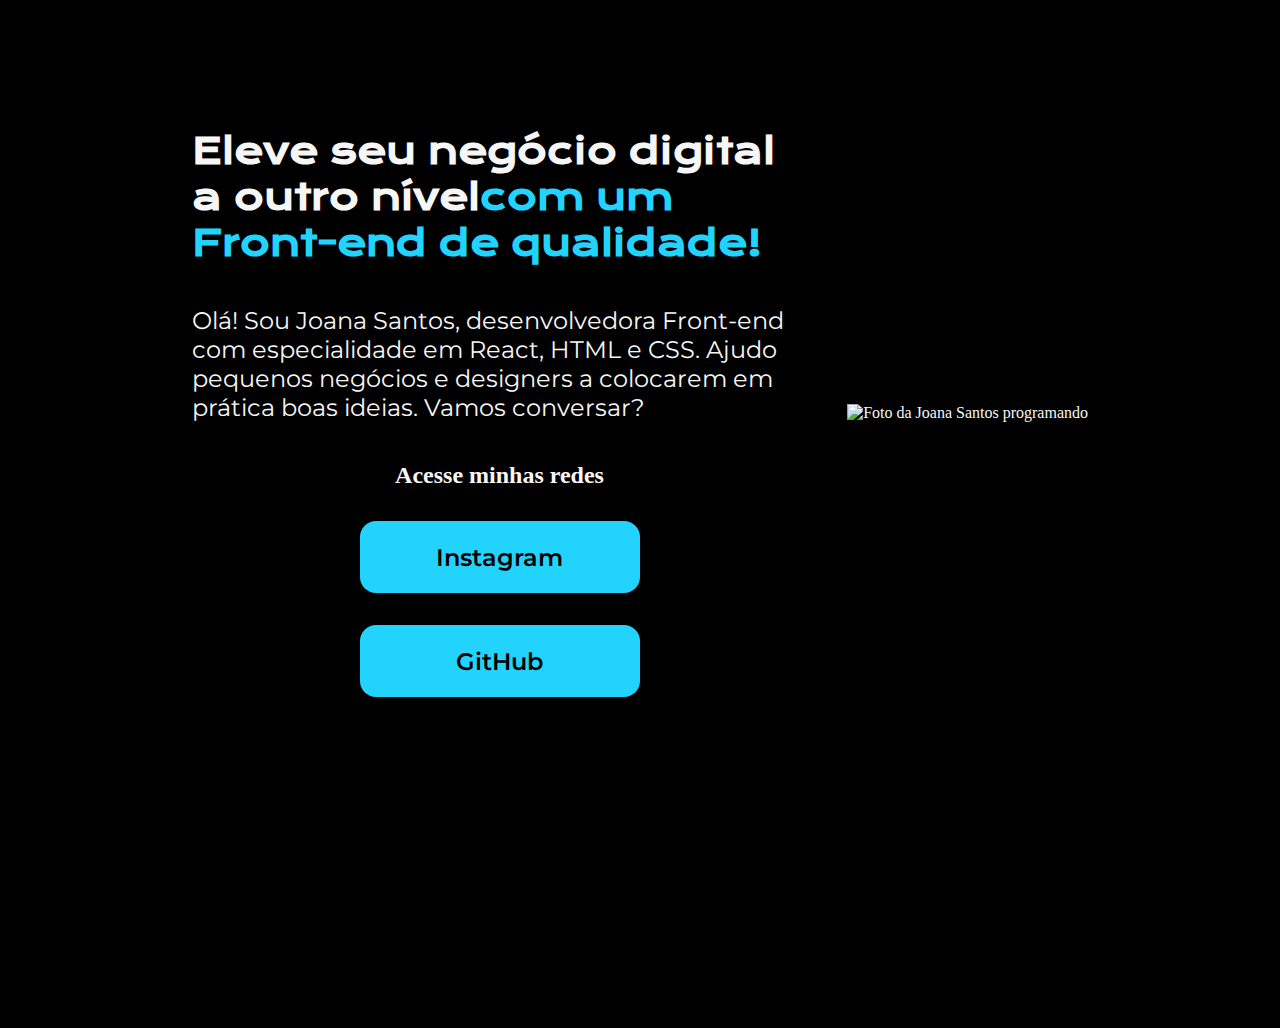
==== index.html @ 62545780 "aula 1" ====
<!DOCTYPE html>
<html lang="pt-br">

<head>
    <meta charset="UTF-8">
    <meta http-equiv="X-UA-Compatible" content="IE=edge">
    <meta name="viewport" content="width=device-width, initial-scale=1.0">
    <title>Portifolio</title>
    <link rel="stylesheet" href="style.css">
</head>

<body>
    <header></header>
    <main class="apresentacao">
        <section class="conteudo">
            <h1 class="titulo">Eleve seu negócio digital a outro nível<strong 
            class="titulo-destaque">com um Front-end de qualidade!
            </strong></h1>
            <p class="texto">Olá! Sou Joana Santos, desenvolvedora
            Front-end com especialidade em React, HTML e
            CSS. Ajudo pequenos negócios e designers a
            colocarem em prática boas ideias. Vamos
            conversar?</p>
            <div class="botoes">
                <h2>Acesse minhas redes</h2>
                <a class="botoes_link" href="https://instagram.com/rafaballerini">Instagram</a>
                <a class="botoes_link" href="https://github.com/guilhermeonrails">GitHub</a>
            </div>
        </section>
        <img src="imagem.png" alt="Foto da Joana Santos programando">
    </main>
    <footer></footer>
</body>

</html>
---- style.css ----
@import url('https://fonts.googleapis.com/css2?family=Krona+One&family=Montserrat:wght@400;600&display=swap');

* {
    margin: 0;
    padding: 0;
}

body {
    height: 100vh;
    box-sizing: border-box;
    background-color: #000000;
    color: #f6f6f6;
}

.titulo-destaque {
    color: #22d4fd;
}

.apresentacao {
    display: flex;
    align-items: center;
    justify-content: space-between;
    margin: 10% 15%;
}

.conteudo {
    width: 615px;
    display: flex;
    flex-direction: column;
    gap: 40px;
}

.titulo {
    font-size: 36px;
    font-family: "Krona One", sans-serif;
}

.texto {
    font-size: 24px;
    font-family: "Montserrat", sans-serif;
}

.botoes {
    display: flex;
    flex-direction: column;
    justify-content: space-between;
    align-items: center;
    gap: 32px;
}

.botoes_link {
    background-color: #22d4fd;  
    width: 280px;
    text-align: center;
    border-radius: 16px;
    font-size: 24px;
    font-weight: 600;
    padding: 21.5px 0;
    text-decoration: none;
    color: black;
    font-family: "Montserrat", sans-serif;

}
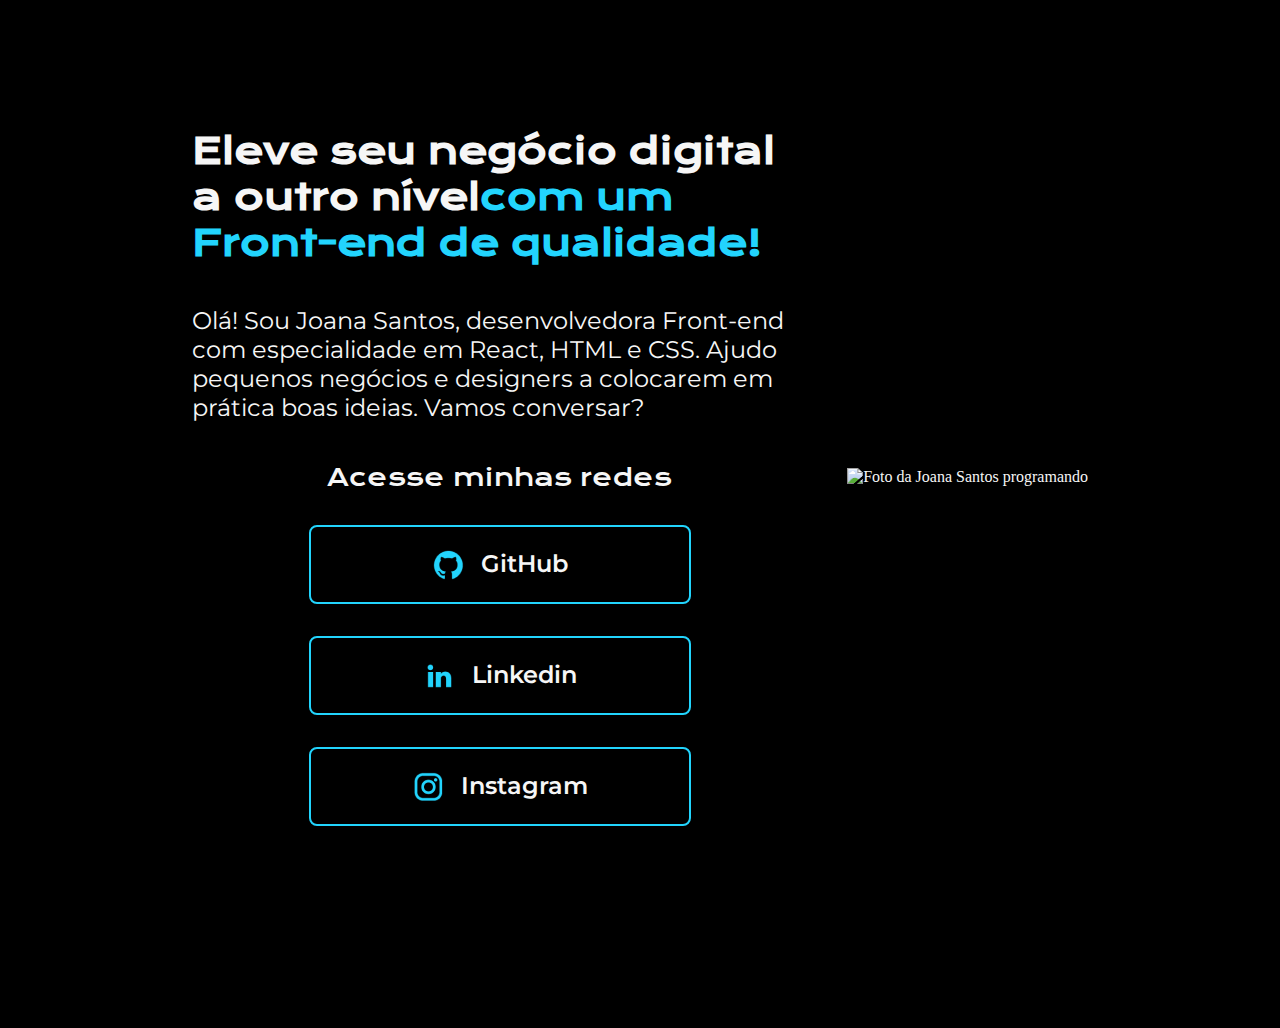
==== commit de1bce7c: "Aula 1 e 2" ====
--- a/index.html
+++ b/index.html
@@ -22,9 +22,19 @@
             colocarem em prática boas ideias. Vamos
             conversar?</p>
             <div class="botoes">
-                <h2>Acesse minhas redes</h2>
-                <a class="botoes_link" href="https://instagram.com/rafaballerini">Instagram</a>
-                <a class="botoes_link" href="https://github.com/guilhermeonrails">GitHub</a>
+                <h2 class="subtitulo">Acesse minhas redes</h2>
+                <a class="botoes_link" href="https://github.com/kalinne18">
+                    <img src="assets/github.png">
+                    GitHub
+                </a>
+                <a class="botoes_link" href="www.linkedin.com/in/kalinne-ferreira">
+                    <img src="assets/linkedin.png">
+                    Linkedin
+                </a>
+                <a class="botoes_link" href="https://instagram.com/kalinnemaira">
+                    <img src="assets/instagram.png">    
+                    Instagram
+                </a>                
             </div>
         </section>
         <img src="imagem.png" alt="Foto da Joana Santos programando">
--- a/style.css
+++ b/style.css
@@ -47,17 +47,27 @@
     align-items: center;
     gap: 32px;
 }
-
+.subtitulo{
+    font-family: "Krona One", sans-serif;
+    font-weight: 400;
+    font-size: 24px;
+}
 .botoes_link {
-    background-color: #22d4fd;  
-    width: 280px;
+    display: flex;
+    justify-content: center;
+    gap: 16px;
+    border: 2px solid #22d4fd;
+    width: 378px;
     text-align: center;
-    border-radius: 16px;
+    border-radius: 8px;
     font-size: 24px;
     font-weight: 600;
     padding: 21.5px 0;
     text-decoration: none;
-    color: black;
+    color: #f6f6f6;
     font-family: "Montserrat", sans-serif;
 
+}
+.botoes_link:hover{
+    background-color: #272727;    
 }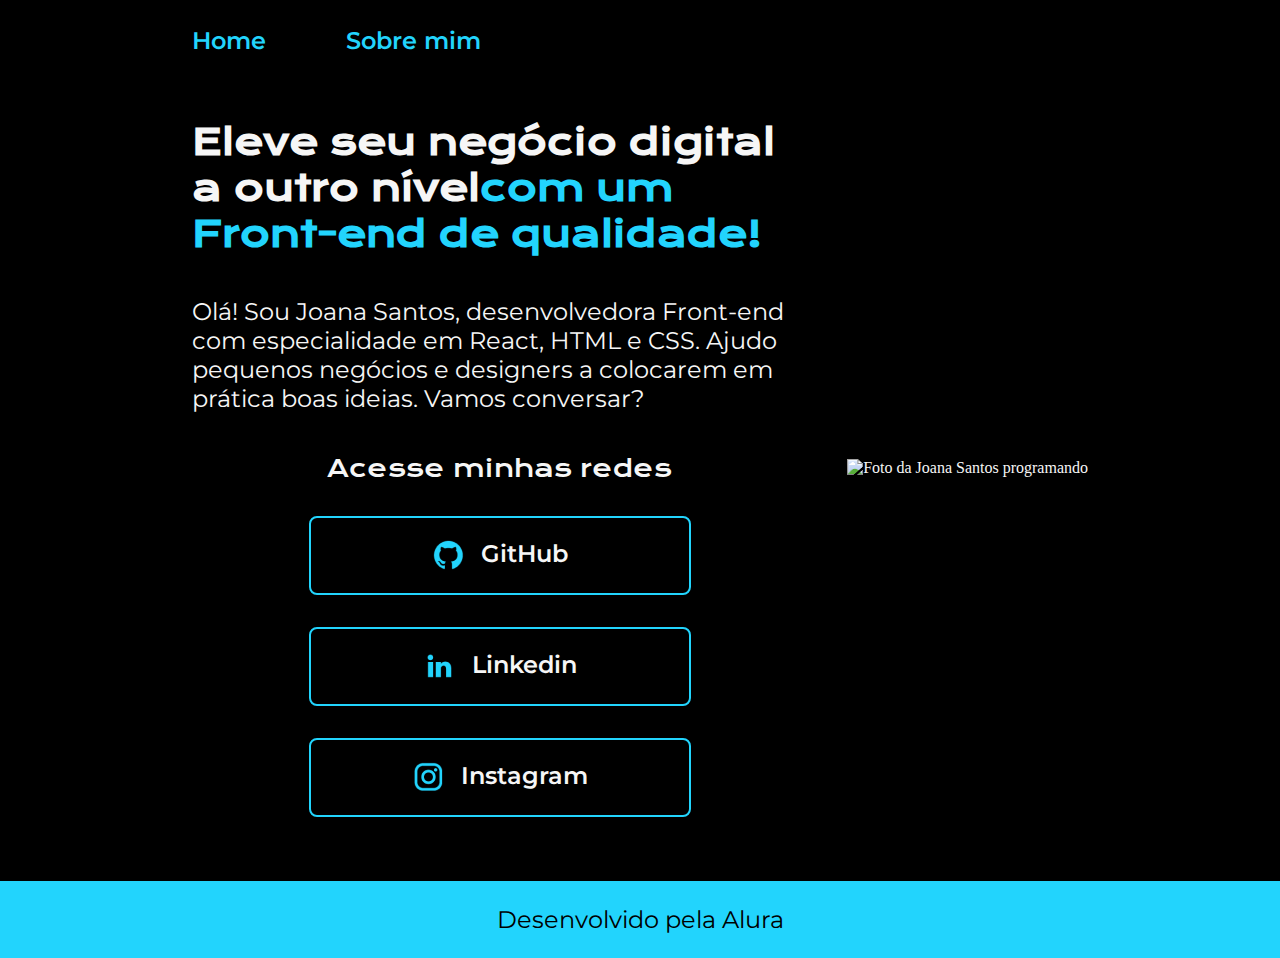
==== commit 785aa6cc: "Finalizando a pagina Home" ====
--- a/index.html
+++ b/index.html
@@ -10,7 +10,12 @@
 </head>
 
 <body>
-    <header></header>
+    <header class="cabecalho">
+        <nav class="menu">
+            <a class="menu_link">Home</a>
+            <a class="menu_link">Sobre mim</a>
+        </nav>
+    </header>
     <main class="apresentacao">
         <section class="conteudo">
             <h1 class="titulo">Eleve seu negócio digital a outro nível<strong 
@@ -39,7 +44,9 @@
         </section>
         <img src="imagem.png" alt="Foto da Joana Santos programando">
     </main>
-    <footer></footer>
+    <footer class="rodape">
+        <p>Desenvolvido pela Alura</p>
+    </footer>
 </body>
 
 </html>--- a/style.css
+++ b/style.css
@@ -11,16 +11,26 @@
     background-color: #000000;
     color: #f6f6f6;
 }
+.cabecalho{
+    padding: 2% 0% 0% 15%;
+}
 
-.titulo-destaque {
+.menu{
+    display: flex;
+    gap: 80px;
+}
+.menu_link{
+    font-family: "Montserrat", sans-serif;
+    font-size: 24px;
+    font-weight: 600;
     color: #22d4fd;
 }
 
 .apresentacao {
+    padding: 5% 15%;
     display: flex;
     align-items: center;
     justify-content: space-between;
-    margin: 10% 15%;
 }
 
 .conteudo {
@@ -35,6 +45,10 @@
     font-family: "Krona One", sans-serif;
 }
 
+.titulo-destaque {
+    color: #22d4fd;
+}
+
 .texto {
     font-size: 24px;
     font-family: "Montserrat", sans-serif;
@@ -47,11 +61,13 @@
     align-items: center;
     gap: 32px;
 }
-.subtitulo{
+
+.subtitulo {
     font-family: "Krona One", sans-serif;
     font-weight: 400;
     font-size: 24px;
 }
+
 .botoes_link {
     display: flex;
     justify-content: center;
@@ -68,6 +84,17 @@
     font-family: "Montserrat", sans-serif;
 
 }
-.botoes_link:hover{
-    background-color: #272727;    
+
+.botoes_link:hover {
+    background-color: #272727;
+}
+
+.rodape {
+    padding: 24px;
+    background-color: #22d4fd;
+    color: #000000;
+    text-align: center;
+    font-family: "Montserrat", sans-serif;
+    font-size: 24px;
+    font-weight: 400;
 }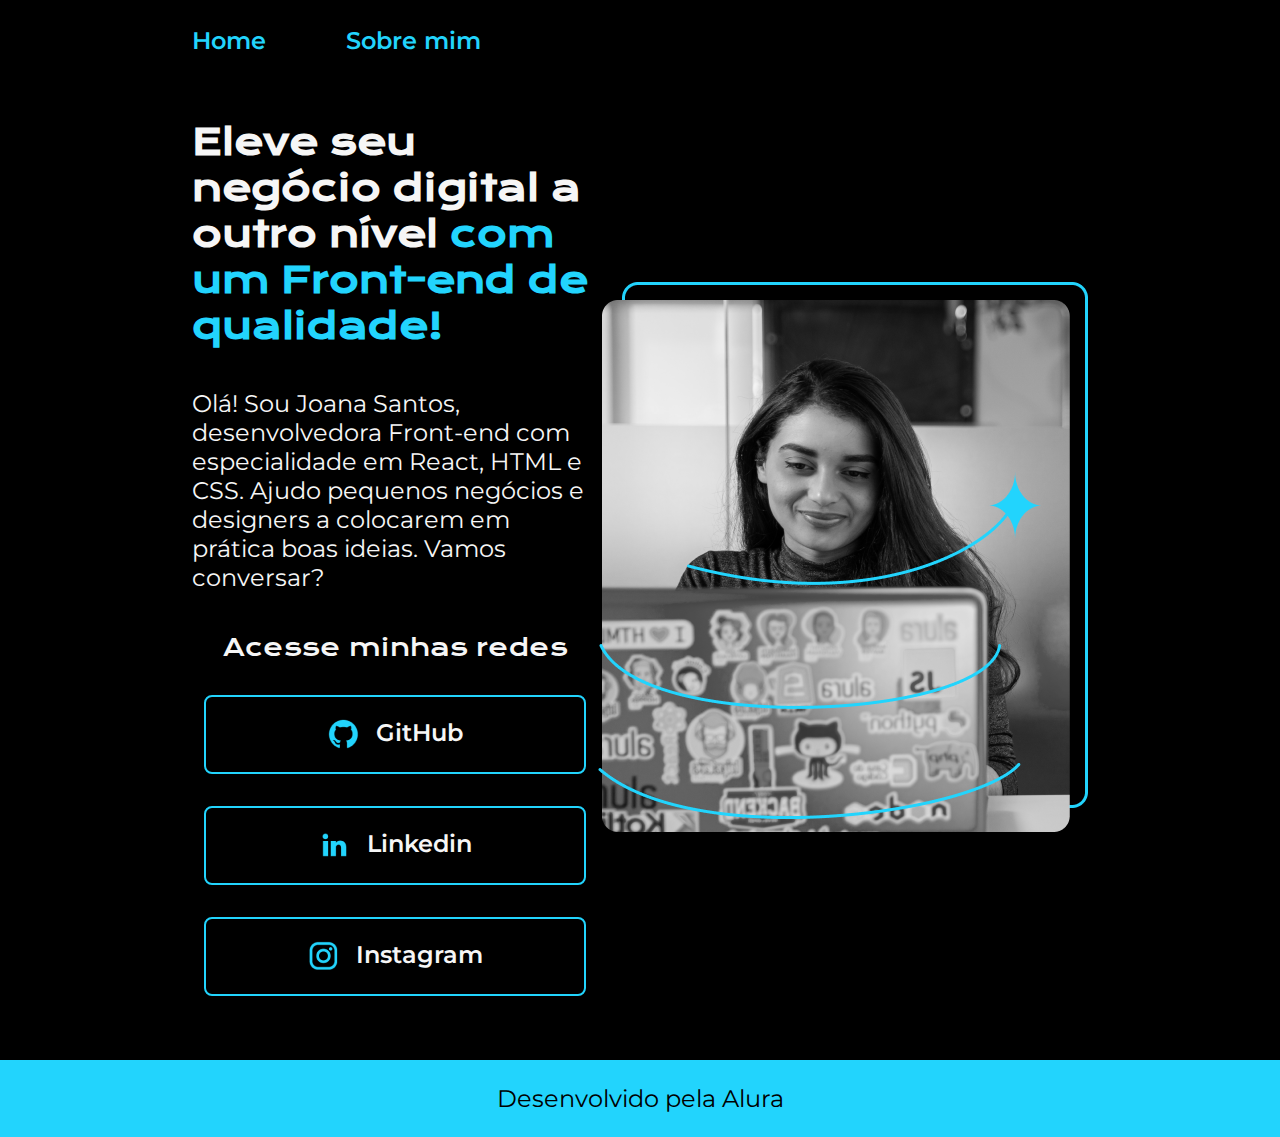
==== commit 4ccaa4a4: "Projeto final" ====
--- a/index.html
+++ b/index.html
@@ -6,19 +6,19 @@
     <meta http-equiv="X-UA-Compatible" content="IE=edge">
     <meta name="viewport" content="width=device-width, initial-scale=1.0">
     <title>Portifolio</title>
-    <link rel="stylesheet" href="style.css">
+    <link rel="stylesheet" href="/styles/style.css">
 </head>
 
 <body>
     <header class="cabecalho">
         <nav class="menu">
-            <a class="menu_link">Home</a>
-            <a class="menu_link">Sobre mim</a>
+            <a class="menu_link" href="index.html">Home</a>
+            <a class="menu_link" href="about.html">Sobre mim</a>
         </nav>
     </header>
     <main class="apresentacao">
         <section class="conteudo">
-            <h1 class="titulo">Eleve seu negócio digital a outro nível<strong 
+            <h1 class="titulo">Eleve seu negócio digital a outro nível <strong 
             class="titulo-destaque">com um Front-end de qualidade!
             </strong></h1>
             <p class="texto">Olá! Sou Joana Santos, desenvolvedora
@@ -42,7 +42,7 @@
                 </a>                
             </div>
         </section>
-        <img src="imagem.png" alt="Foto da Joana Santos programando">
+        <img src="/assets/Imagem.png" alt="Foto da Joana Santos programando">
     </main>
     <footer class="rodape">
         <p>Desenvolvido pela Alura</p>
--- a/styles/style.css
+++ b/styles/style.css
@@ -0,0 +1,110 @@
+@import url('https://fonts.googleapis.com/css2?family=Krona+One&family=Montserrat:wght@400;600&display=swap');
+
+:root{
+    --cor-primaria: #000000;
+    --cor-secundaria: #F6F6F6;
+    --cor-terciaria: #22D4FD;
+    --cor-hover: #272727;
+    --fonte-primaria: "Krona One", sans-serif;
+    --fonte-secundaria: "Montserrat", sans-serif;
+}
+
+* {
+    margin: 0;
+    padding: 0;
+}
+
+body {
+    height: 100vh;
+    box-sizing: border-box;
+    background-color: var(--cor-primaria);
+    color: var(--cor-secundaria);
+}
+.cabecalho{
+    padding: 2% 0% 0% 15%;
+}
+
+.menu{
+    display: flex;
+    gap: 80px;
+}
+.menu_link{
+    font-family: var(--fonte-secundaria);
+    font-size: 24px;
+    font-weight: 600;
+    color:var(--cor-terciaria);
+    text-decoration: none;
+}
+
+.apresentacao {
+    padding: 5% 15%;
+    display: flex;
+    align-items: center;
+    justify-content: space-between;
+}
+
+.conteudo {
+    width: 615px;
+    display: flex;
+    flex-direction: column;
+    gap: 40px;
+}
+
+.titulo {
+    font-size: 36px;
+    font-family:var(--fonte-primaria);
+}
+
+.titulo-destaque {
+    color: var(--cor-terciaria);
+}
+
+.texto {
+    font-size: 24px;
+    font-family: var(--fonte-secundaria);
+}
+
+.botoes {
+    display: flex;
+    flex-direction: column;
+    justify-content: space-between;
+    align-items: center;
+    gap: 32px;
+}
+
+.subtitulo {
+    font-family:var(--fonte-primaria);
+    font-weight: 400;
+    font-size: 24px;
+}
+
+.botoes_link {
+    display: flex;
+    justify-content: center;
+    gap: 16px;
+    border: 2px solid var(--cor-terciaria);
+    width: 378px;
+    text-align: center;
+    border-radius: 8px;
+    font-size: 24px;
+    font-weight: 600;
+    padding: 21.5px 0;
+    text-decoration: none;
+    color: var(--cor-secundaria);
+    font-family: var(--fonte-secundaria);
+
+}
+
+.botoes_link:hover {
+    background-color:var(--cor-hover);
+}
+
+.rodape {
+    padding: 24px;
+    background-color: var(--cor-terciaria);
+    color: var(--cor-primaria);
+    text-align: center;
+    font-family: var(--fonte-secundaria);
+    font-size: 24px;
+    font-weight: 400;
+}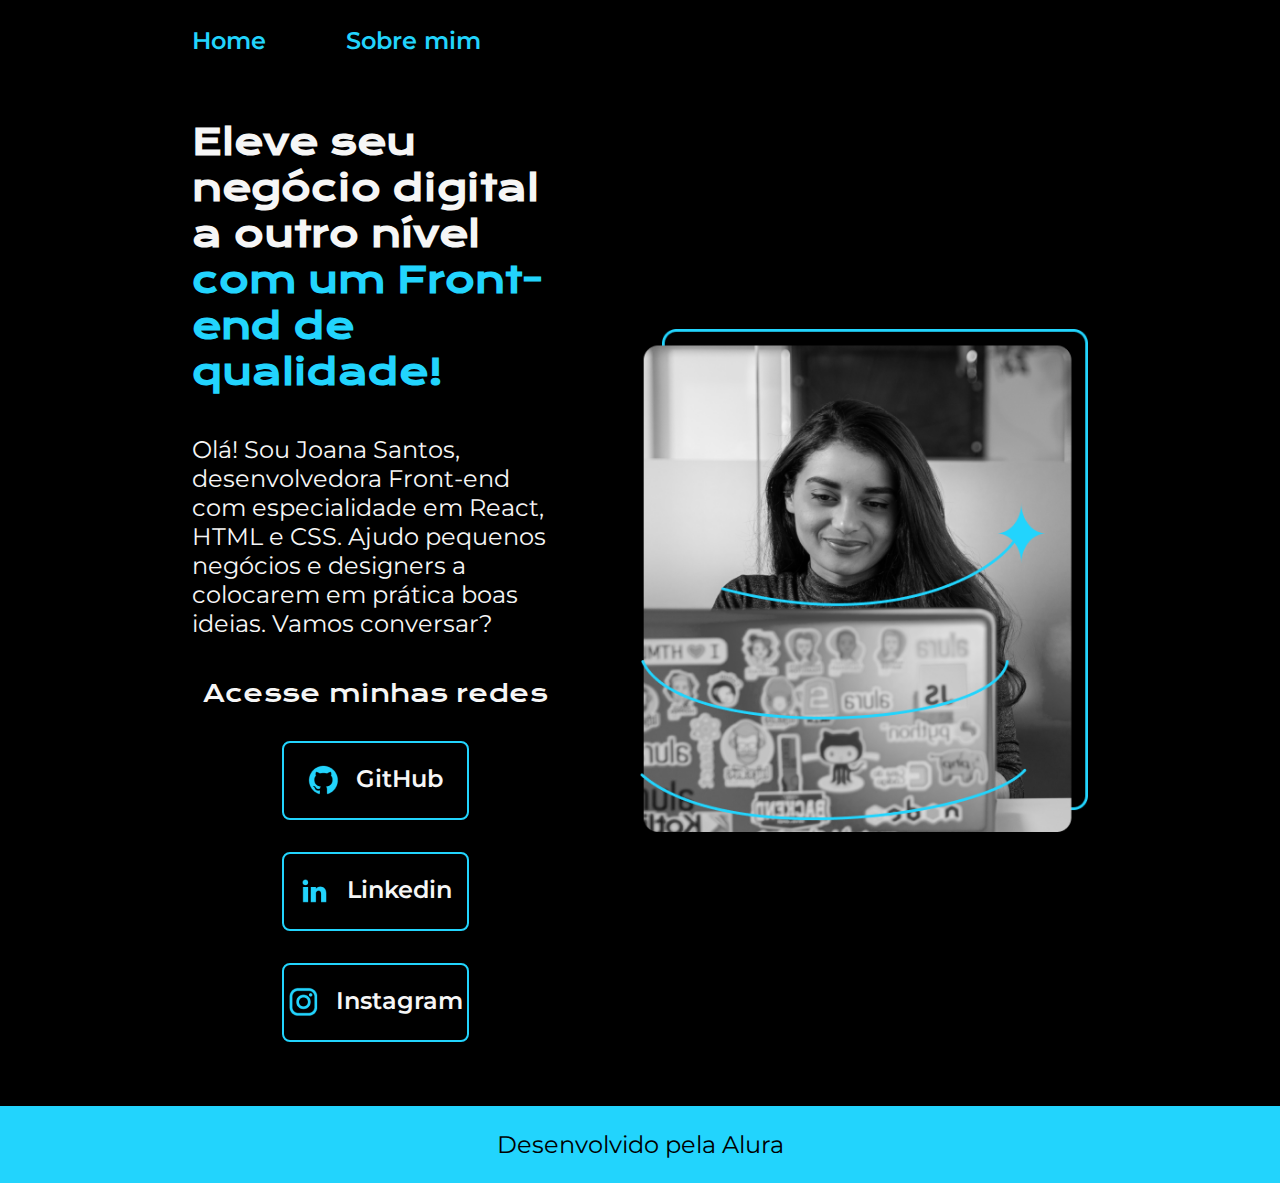
==== commit 8c569ee3: "Projeto final, usando responsividade" ====
--- a/index.html
+++ b/index.html
@@ -28,21 +28,21 @@
             conversar?</p>
             <div class="botoes">
                 <h2 class="subtitulo">Acesse minhas redes</h2>
-                <a class="botoes_link" href="https://github.com/kalinne18">
+                <a class="botoes_link" href="https://github.com/">
                     <img src="assets/github.png">
                     GitHub
                 </a>
-                <a class="botoes_link" href="www.linkedin.com/in/kalinne-ferreira">
+                <a class="botoes_link" href="https://www.linkedin.com/">
                     <img src="assets/linkedin.png">
                     Linkedin
                 </a>
-                <a class="botoes_link" href="https://instagram.com/kalinnemaira">
+                <a class="botoes_link" href="https://instagram.com/">
                     <img src="assets/instagram.png">    
                     Instagram
                 </a>                
             </div>
         </section>
-        <img src="/assets/Imagem.png" alt="Foto da Joana Santos programando">
+        <img class="imagem" src="/assets/Imagem.png" alt="Foto da Joana Santos programando">
     </main>
     <footer class="rodape">
         <p>Desenvolvido pela Alura</p>
--- a/styles/style.css
+++ b/styles/style.css
@@ -30,7 +30,7 @@
 }
 .menu_link{
     font-family: var(--fonte-secundaria);
-    font-size: 24px;
+    font-size: 1.5rem;
     font-weight: 600;
     color:var(--cor-terciaria);
     text-decoration: none;
@@ -41,17 +41,18 @@
     display: flex;
     align-items: center;
     justify-content: space-between;
+    gap: 82px;
 }
 
 .conteudo {
-    width: 615px;
+    width: 50%;
     display: flex;
     flex-direction: column;
     gap: 40px;
 }
 
 .titulo {
-    font-size: 36px;
+    font-size: 2.25rem;
     font-family:var(--fonte-primaria);
 }
 
@@ -60,7 +61,7 @@
 }
 
 .texto {
-    font-size: 24px;
+    font-size: 1.5rem;
     font-family: var(--fonte-secundaria);
 }
 
@@ -75,7 +76,7 @@
 .subtitulo {
     font-family:var(--fonte-primaria);
     font-weight: 400;
-    font-size: 24px;
+    font-size: 1.5rem;
 }
 
 .botoes_link {
@@ -83,10 +84,10 @@
     justify-content: center;
     gap: 16px;
     border: 2px solid var(--cor-terciaria);
-    width: 378px;
+    width: 50%;
     text-align: center;
     border-radius: 8px;
-    font-size: 24px;
+    font-size: 1.5rem;
     font-weight: 600;
     padding: 21.5px 0;
     text-decoration: none;
@@ -99,12 +100,32 @@
     background-color:var(--cor-hover);
 }
 
+.imagem{
+    width: 50%;
+}
+
 .rodape {
     padding: 24px;
     background-color: var(--cor-terciaria);
     color: var(--cor-primaria);
     text-align: center;
     font-family: var(--fonte-secundaria);
-    font-size: 24px;
+    font-size: 1.5rem;
     font-weight: 400;
+}
+
+@media (max-width: 1200px){
+    .cabecalho{
+        padding: 10%;
+    }
+    .menu{
+        justify-content: center;
+    }
+    .apresentacao{
+        flex-direction: column-reverse;
+        padding: 5%;
+    }
+    .conteudo {
+        width: auto;
+    }
 }